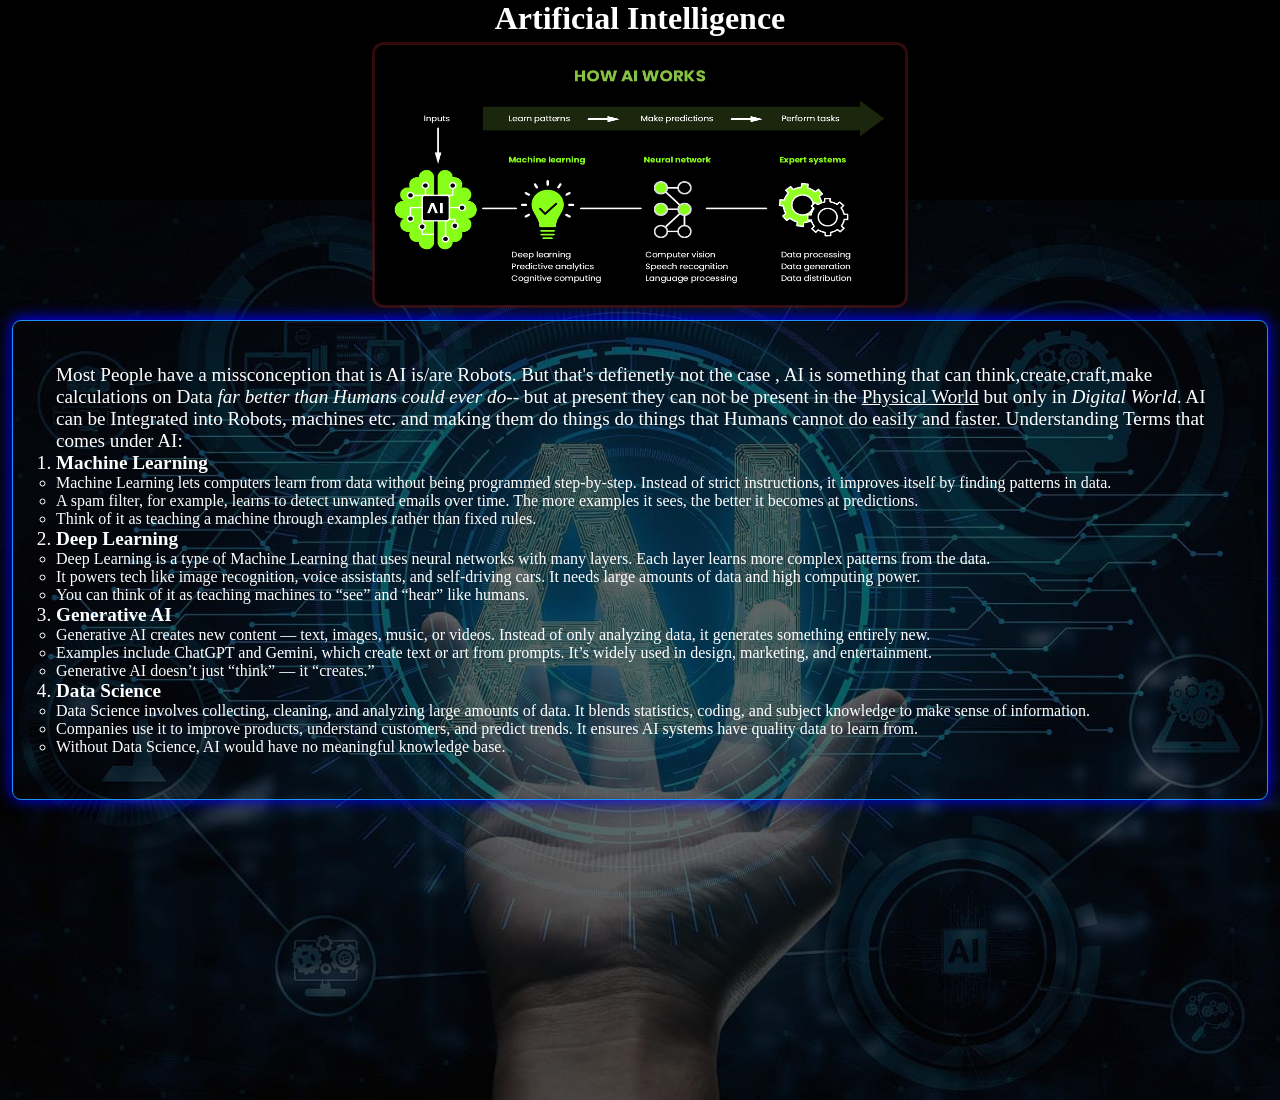
==== index.html @ d002fef3 "commited" ====
<!DOCTYPE html>
<html lang="en">
<head>
    <meta charset="UTF-8">
    <meta http-equiv="X-UA-Compatible" content="IE=edge">
    <meta name="viewport" content="width=device-width, initial-scale=1.0">
    <link rel="stylesheet" href="index.css">
    <title>Blog on Artificial Intelligence</title>
</head>
<body>
    <div class="home">

        <h1>Artificial Intelligence</h1>
        <img src="ai-technology-diagram.png" alt="Artificial Intelligence">
    </div>
    <div class="box">
        Most People have a missconception that is AI is/are Robots. But that's defienetly not the case , AI is something that can think,create,craft,make calculations on Data  <i> far better than Humans could ever do</i>-- but at present they can not be present in the <u>Physical World</u> but only in <i>Digital World</i>. AI can be Integrated into Robots, machines etc. and making them do things do things that Humans cannot do easily and faster.

        Understanding Terms that comes under AI:
        <ol>
            <li> <b> Machine Learning </b></li>
            <ul>
                <li>Machine Learning lets computers learn from data without being programmed step-by-step.
                    Instead of strict instructions, it improves itself by finding patterns in data.</li>
                    <li>A spam filter, for example, learns to detect unwanted emails over time.
                        The more examples it sees, the better it becomes at predictions.</li>
                    <li>Think of it as teaching a machine through examples rather than fixed rules.</li>
            </ul>
            <li> <b> Deep Learning</b></li>
            <ul>
                <li>Deep Learning is a type of Machine Learning that uses neural networks with many layers.
                    Each layer learns more complex patterns from the data.</li>
                    <li>It powers tech like image recognition, voice assistants, and self-driving cars.
                        It needs large amounts of data and high computing power.</li>
                        <li>You can think of it as teaching machines to “see” and “hear” like humans.</li>
            </ul>
            <li> <b> Generative AI</b></li>
            <ul>
                <li>Generative AI creates new content — text, images, music, or videos.
                    Instead of only analyzing data, it generates something entirely new.</li>
                <li>Examples include ChatGPT and Gemini, which create text or art from prompts.
                    It’s widely used in design, marketing, and entertainment.</li>
                <li>Generative AI doesn’t just “think” — it “creates.”</li>
            </ul>
            <li> <b> Data Science</b></li>
            <ul>
                <li>Data Science involves collecting, cleaning, and analyzing large amounts of data.
                    It blends statistics, coding, and subject knowledge to make sense of information.</li>
                <li>Companies use it to improve products, understand customers, and predict trends.
                    It ensures AI systems have quality data to learn from.</li>
                <li>Without Data Science, AI would have no meaningful knowledge base.</li>
            </ul>
        </ol>
    </div>

</body>
</html>
---- index.css ----
*{
    margin: 0;
    padding: 0;
}
body{
    background-color: black;
    color: white;
}
 body::before{
    content: "";
    background: url("ai.jpg") center center/cover no-repeat;
    top: 200px;
    left: 0;
    position: absolute;
    height: 100%;
    width: 100%;
    opacity: 0.4;
    z-index: -1;
} 
h1{
    margin: 0px 23px 5px 23px;
    text-align: center;
}
img{
    height: 260px;
    width: 530px;
    display: block;
    margin: auto;
    filter: invert(1);
    border: 3px solid rgba(175, 238, 238, 0.645);
    border-radius: 12px;
}
img:hover{
    filter: invert(0);
    box-shadow: 0px -1px 15px 1px rgb(66, 216, 161);
}
.box{
    margin: 12px;
    padding: 43px;
    font-size: 1.2rem;
    border: 1px solid dodgerblue;
    box-shadow: 0px -1px 15px 1px blue;
    border-radius: 9px;
}
ul{
    font-size: 1rem;
}
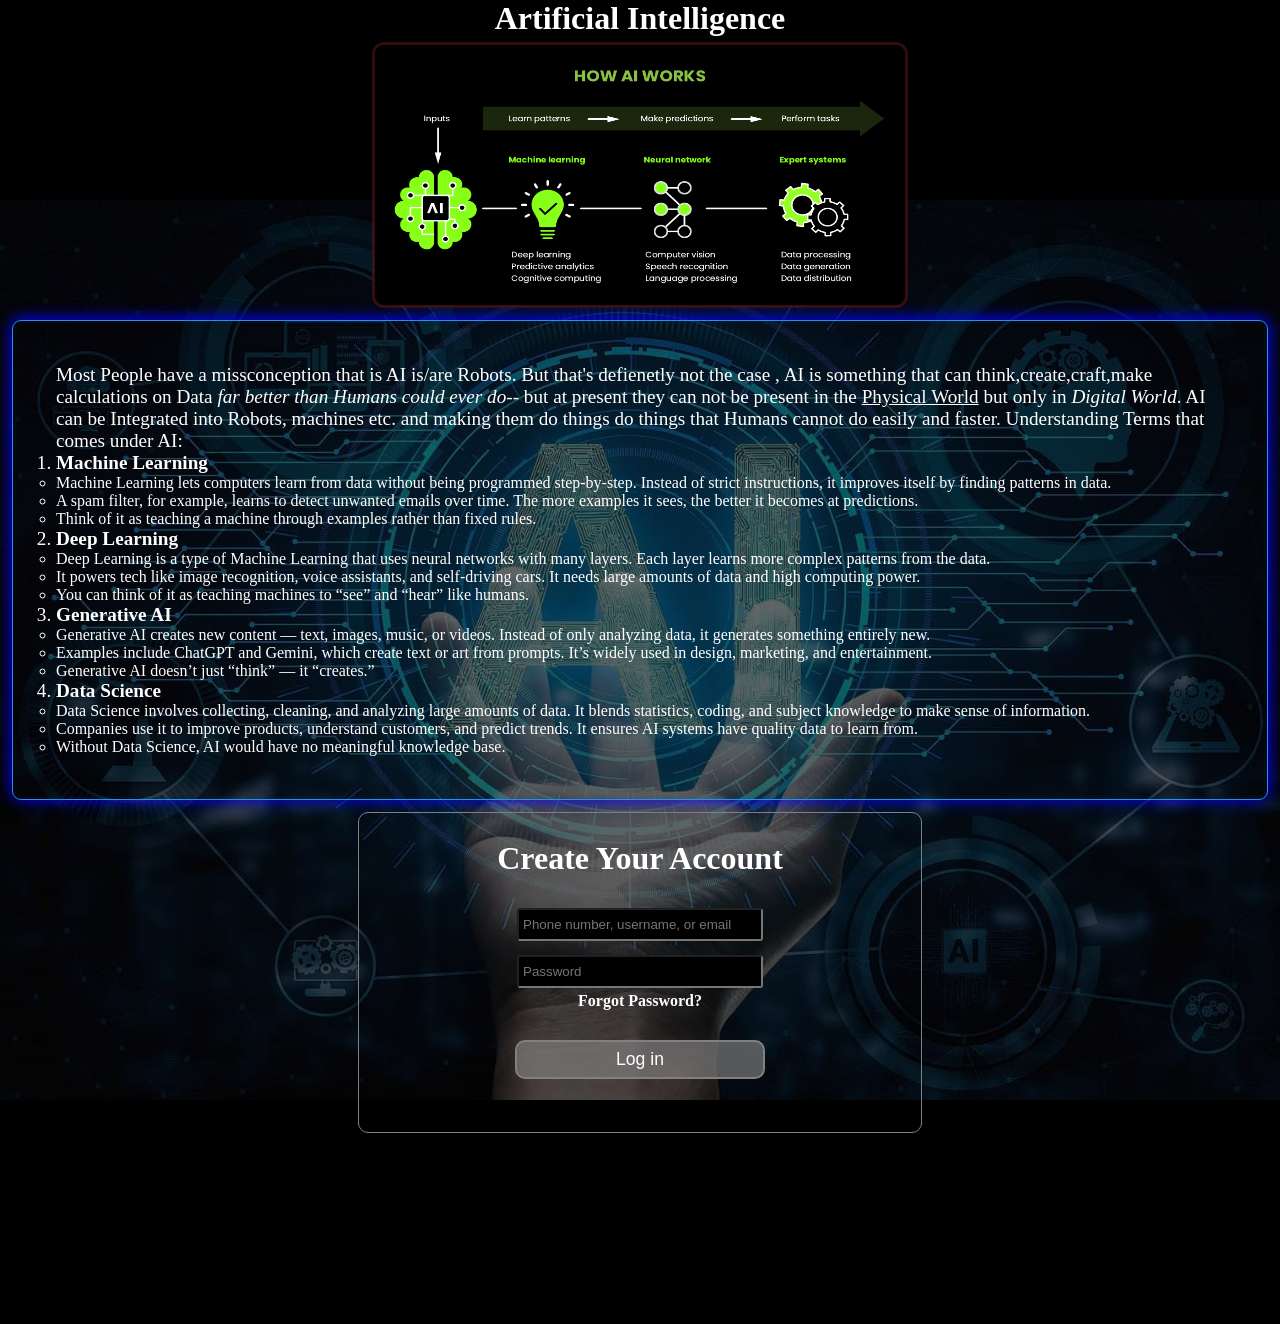
==== commit 7a41c645: "add login box" ====
--- a/index.html
+++ b/index.html
@@ -5,6 +5,7 @@
     <meta http-equiv="X-UA-Compatible" content="IE=edge">
     <meta name="viewport" content="width=device-width, initial-scale=1.0">
     <link rel="stylesheet" href="index.css">
+    <link rel="stylesheet" media="screen and (max-width: 570px)"href="phone.css">
     <title>Blog on Artificial Intelligence</title>
 </head>
 <body>
@@ -52,6 +53,19 @@
             </ul>
         </ol>
     </div>
+    <div class="login_page">
+        <div class="box2">
+            <h2>Create Your Account</h2>
+            <form action="/">
+                    <div class="login">
+                        <label class="_aa48"><input placeholder="Phone number, username, or email" aria-required="true" autocapitalize="off" autocorrect="off" maxlength="37" class="_aa4b _add6 _ac4d _ap35" dir="" type="text" value="" name="username" ></label>
+                        <label class="_aa48"><input placeholder="Password" aria-required="true" autocapitalize="off" autocorrect="off" class="_aa4b _add6 _ac4d _ap35" type="password" value="" name="password"></label>
+                        <a href="/"><h4>Forgot Password?</h4></a>
+                        <button>Log in</button>
+                    </div>
+            </form>
+        </div>
+    </div>
 
 </body>
 </html>
--- a/index.css
+++ b/index.css
@@ -44,4 +44,66 @@
 }
 ul{
     font-size: 1rem;
-}+}
+.login_page{
+    height: 32rem;
+    
+}
+.box2 h2{
+    text-align: center;
+    font-size: 2rem;
+    /* border: 2px solid blueviolet; */
+}
+.box2{
+    border-radius: 10px;
+    margin: 10px 358px;
+    /* width: 73vw; */
+    justify-content: center;
+    display: grid;
+    padding: 1.7rem 0.4rem;
+    border: 1.5px solid gray;
+}
+.box2 label{
+
+    display: grid;
+    justify-content: center;
+    /* border: 2px solid brown; */
+    
+}
+.box2 a{
+     color: white;
+     text-decoration: none;
+}
+input{
+    /* border: 2px solid rgba(8, 42, 52, 0.959); */
+    background-color: black;
+    padding: 7px 4px;
+    color: gray;
+    width: 234px;
+    border-radius: 3px;
+}
+._aa48{
+    padding-top: 0.9rem;
+}
+.login{
+    padding-top: 1rem;
+    
+}
+.login h4{
+    text-align: center;
+    padding: 4px;
+}
+.box2 button{
+    font-size: 1.1rem;
+    border-radius: 10px;
+    border: 2px solid grey;
+    width: 250px;
+    justify-content: center;
+    display: flex
+;
+    margin: 26px 44px;
+    background-color: rgba(132, 131, 131, 0.648);
+    border-radius: 1px solid white;
+    color: white;
+    padding: 7px 10px;
+}
--- a/phone.css
+++ b/phone.css
@@ -0,0 +1,10 @@
+img{
+    height: 170px;
+    max-width: 312px;
+
+display: block;
+margin: auto;
+filter: invert(1);
+border: 3px solid rgba(175, 238, 238, 0.645);
+border-radius: 12px;
+}
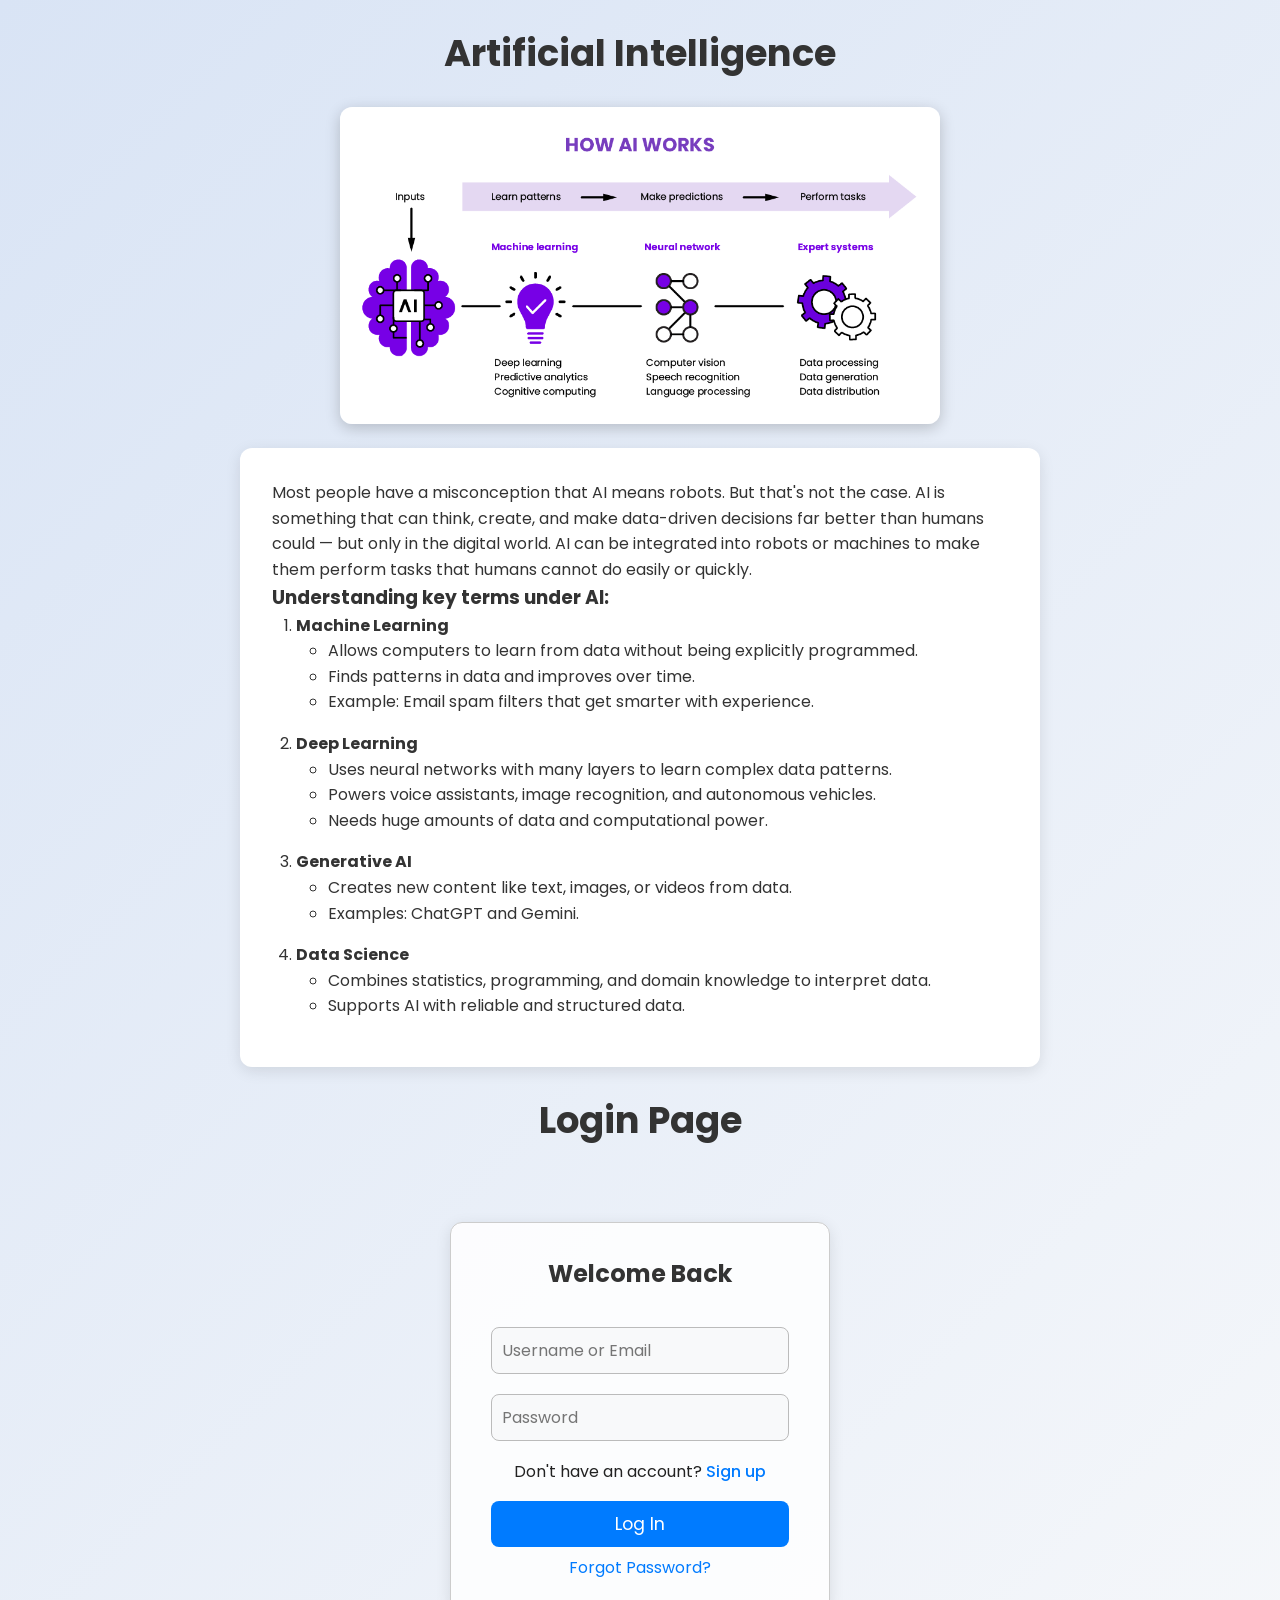
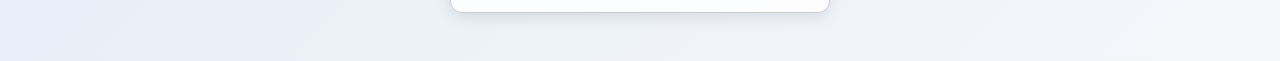
==== commit 9b7d6eda: "change" ====
--- a/index.html
+++ b/index.html
@@ -1,71 +1,227 @@
 <!DOCTYPE html>
 <html lang="en">
 <head>
-    <meta charset="UTF-8">
-    <meta http-equiv="X-UA-Compatible" content="IE=edge">
-    <meta name="viewport" content="width=device-width, initial-scale=1.0">
-    <link rel="stylesheet" href="index.css">
-    <link rel="stylesheet" media="screen and (max-width: 570px)"href="phone.css">
-    <title>Blog on Artificial Intelligence</title>
+  <meta charset="UTF-8">
+  <meta http-equiv="X-UA-Compatible" content="IE=edge">
+  <meta name="viewport" content="width=device-width, initial-scale=1.0">
+  <title>Blog on Artificial Intelligence</title>
+
+  <!-- Google Font -->
+  <link href="https://fonts.googleapis.com/css2?family=Poppins:wght@400;500;600&display=swap" rel="stylesheet">
+
+  <style>
+    * {
+      margin: 0;
+      padding: 0;
+      box-sizing: border-box;
+      font-family: "Poppins", sans-serif;
+    }
+
+    body {
+      background: linear-gradient(135deg, #d9e4f5, #f5f7fa);
+      color: #222;
+      line-height: 1.6;
+    }
+
+    h1 {
+      text-align: center;
+      margin: 1.5rem 0;
+      font-size: 2.3rem;
+      color: #333;
+    }
+
+    img {
+      height: auto;
+      width: 80%;
+      max-width: 600px;
+      display: block;
+      margin: 1rem auto;
+      border-radius: 12px;
+      transition: all 0.4s ease;
+      box-shadow: 0 4px 15px rgba(0, 0, 0, 0.2);
+    }
+
+    img:hover {
+      transform: scale(1.02);
+      box-shadow: 0 6px 20px rgba(0, 0, 0, 0.25);
+    }
+
+    .box {
+      margin: 1.5rem auto;
+      padding: 2rem;
+      max-width: 800px;
+      background: white;
+      border-radius: 12px;
+      box-shadow: 0 4px 15px rgba(0, 0, 0, 0.1);
+      color: #333;
+    }
+
+    .box ol {
+      margin-left: 1.5rem;
+    }
+
+    .box ul {
+      margin-left: 2rem;
+      margin-bottom: 1rem;
+    }
+
+    .login_page {
+      display: flex;
+      justify-content: center;
+      align-items: center;
+      flex-direction: column;
+      padding: 3rem 1rem;
+    }
+
+    .box2 {
+      background: #ffffffd9;
+      border: 1px solid #ccc;
+      box-shadow: 0 4px 15px rgba(0, 0, 0, 0.1);
+      border-radius: 12px;
+      padding: 2rem 2.5rem;
+      max-width: 380px;
+      width: 100%;
+      text-align: center;
+    }
+
+    .box2 h2 {
+      margin-bottom: 1.5rem;
+      color: #333;
+    }
+
+    .box2 input {
+      width: 100%;
+      padding: 10px;
+      margin: 10px 0;
+      border-radius: 8px;
+      border: 1px solid #bbb;
+      font-size: 1rem;
+      background: #f8f9fa;
+      color: #333;
+    }
+
+    .box2 button {
+      width: 100%;
+      padding: 10px;
+      background: #007bff;
+      color: white;
+      font-size: 1.1rem;
+      border: none;
+      border-radius: 8px;
+      margin-top: 1rem;
+      transition: 0.3s;
+    }
+
+    .box2 button:hover {
+      background: #0056b3;
+      cursor: pointer;
+    }
+
+    .forgot {
+      text-align: center;
+      margin-top: 0.5rem;
+    }
+
+    .forgot a {
+      color: #007bff;
+      text-decoration: none;
+    }
+
+    .forgot a:hover {
+      text-decoration: underline;
+    }
+
+    .signup-link {
+      margin-top: 0.5rem;
+      text-align: center;
+    }
+
+    .signup-link a {
+      color: #007bff;
+      text-decoration: none;
+      font-weight: 500;
+    }
+
+    .signup-link a:hover {
+      text-decoration: underline;
+    }
+
+    @media screen and (max-width: 600px) {
+      h1 {
+        font-size: 1.8rem;
+      }
+      .box {
+        padding: 1rem;
+        font-size: 0.95rem;
+      }
+      .box2 {
+        padding: 1.5rem;
+      }
+    }
+  </style>
 </head>
+
 <body>
-    <div class="home">
-
-        <h1>Artificial Intelligence</h1>
-        <img src="ai-technology-diagram.png" alt="Artificial Intelligence">
+  <div class="home">
+    <h1>Artificial Intelligence</h1>
+    <img src="ai-technology-diagram.png" alt="Artificial Intelligence">
+  </div>
+
+  <div class="box">
+    <p>Most people have a misconception that AI means robots. But that's not the case. AI is something that can
+      think, create, and make data-driven decisions far better than humans could — but only in the digital world.
+      AI can be integrated into robots or machines to make them perform tasks that humans cannot do easily or
+      quickly.</p>
+
+    <h3>Understanding key terms under AI:</h3>
+    <ol>
+      <li><b>Machine Learning</b></li>
+      <ul>
+        <li>Allows computers to learn from data without being explicitly programmed.</li>
+        <li>Finds patterns in data and improves over time.</li>
+        <li>Example: Email spam filters that get smarter with experience.</li>
+      </ul>
+
+      <li><b>Deep Learning</b></li>
+      <ul>
+        <li>Uses neural networks with many layers to learn complex data patterns.</li>
+        <li>Powers voice assistants, image recognition, and autonomous vehicles.</li>
+        <li>Needs huge amounts of data and computational power.</li>
+      </ul>
+
+      <li><b>Generative AI</b></li>
+      <ul>
+        <li>Creates new content like text, images, or videos from data.</li>
+        <li>Examples: ChatGPT and Gemini.</li>
+      </ul>
+
+      <li><b>Data Science</b></li>
+      <ul>
+        <li>Combines statistics, programming, and domain knowledge to interpret data.</li>
+        <li>Supports AI with reliable and structured data.</li>
+      </ul>
+    </ol>
+  </div>
+
+  <h1>Login Page</h1>
+  <div class="login_page">
+    <div class="box2">
+      <h2>Welcome Back</h2>
+      <form action="#">
+        <input type="text" placeholder="Username or Email" required>
+        <input type="password" placeholder="Password" required>
+
+        <div class="signup-link">
+          <p>Don't have an account? <a href="signup.html">Sign up</a></p>
+        </div>
+
+        <button type="submit">Log In</button>
+
+        <div class="forgot">
+          <a href="#">Forgot Password?</a>
+        </div>
+      </form>
     </div>
-    <div class="box">
-        Most People have a missconception that is AI is/are Robots. But that's defienetly not the case , AI is something that can think,create,craft,make calculations on Data  <i> far better than Humans could ever do</i>-- but at present they can not be present in the <u>Physical World</u> but only in <i>Digital World</i>. AI can be Integrated into Robots, machines etc. and making them do things do things that Humans cannot do easily and faster.
-
-        Understanding Terms that comes under AI:
-        <ol>
-            <li> <b> Machine Learning </b></li>
-            <ul>
-                <li>Machine Learning lets computers learn from data without being programmed step-by-step.
-                    Instead of strict instructions, it improves itself by finding patterns in data.</li>
-                    <li>A spam filter, for example, learns to detect unwanted emails over time.
-                        The more examples it sees, the better it becomes at predictions.</li>
-                    <li>Think of it as teaching a machine through examples rather than fixed rules.</li>
-            </ul>
-            <li> <b> Deep Learning</b></li>
-            <ul>
-                <li>Deep Learning is a type of Machine Learning that uses neural networks with many layers.
-                    Each layer learns more complex patterns from the data.</li>
-                    <li>It powers tech like image recognition, voice assistants, and self-driving cars.
-                        It needs large amounts of data and high computing power.</li>
-                        <li>You can think of it as teaching machines to “see” and “hear” like humans.</li>
-            </ul>
-            <li> <b> Generative AI</b></li>
-            <ul>
-                <li>Generative AI creates new content — text, images, music, or videos.
-                    Instead of only analyzing data, it generates something entirely new.</li>
-                <li>Examples include ChatGPT and Gemini, which create text or art from prompts.
-                    It’s widely used in design, marketing, and entertainment.</li>
-                <li>Generative AI doesn’t just “think” — it “creates.”</li>
-            </ul>
-            <li> <b> Data Science</b></li>
-            <ul>
-                <li>Data Science involves collecting, cleaning, and analyzing large amounts of data.
-                    It blends statistics, coding, and subject knowledge to make sense of information.</li>
-                <li>Companies use it to improve products, understand customers, and predict trends.
-                    It ensures AI systems have quality data to learn from.</li>
-                <li>Without Data Science, AI would have no meaningful knowledge base.</li>
-            </ul>
-        </ol>
-    </div>
-    <div class="login_page">
-        <div class="box2">
-            <h2>Create Your Account</h2>
-            <form action="/">
-                    <div class="login">
-                        <label class="_aa48"><input placeholder="Phone number, username, or email" aria-required="true" autocapitalize="off" autocorrect="off" maxlength="37" class="_aa4b _add6 _ac4d _ap35" dir="" type="text" value="" name="username" ></label>
-                        <label class="_aa48"><input placeholder="Password" aria-required="true" autocapitalize="off" autocorrect="off" class="_aa4b _add6 _ac4d _ap35" type="password" value="" name="password"></label>
-                        <a href="/"><h4>Forgot Password?</h4></a>
-                        <button>Log in</button>
-                    </div>
-            </form>
-        </div>
-    </div>
-
+  </div>
 </body>
-</html>+</html>
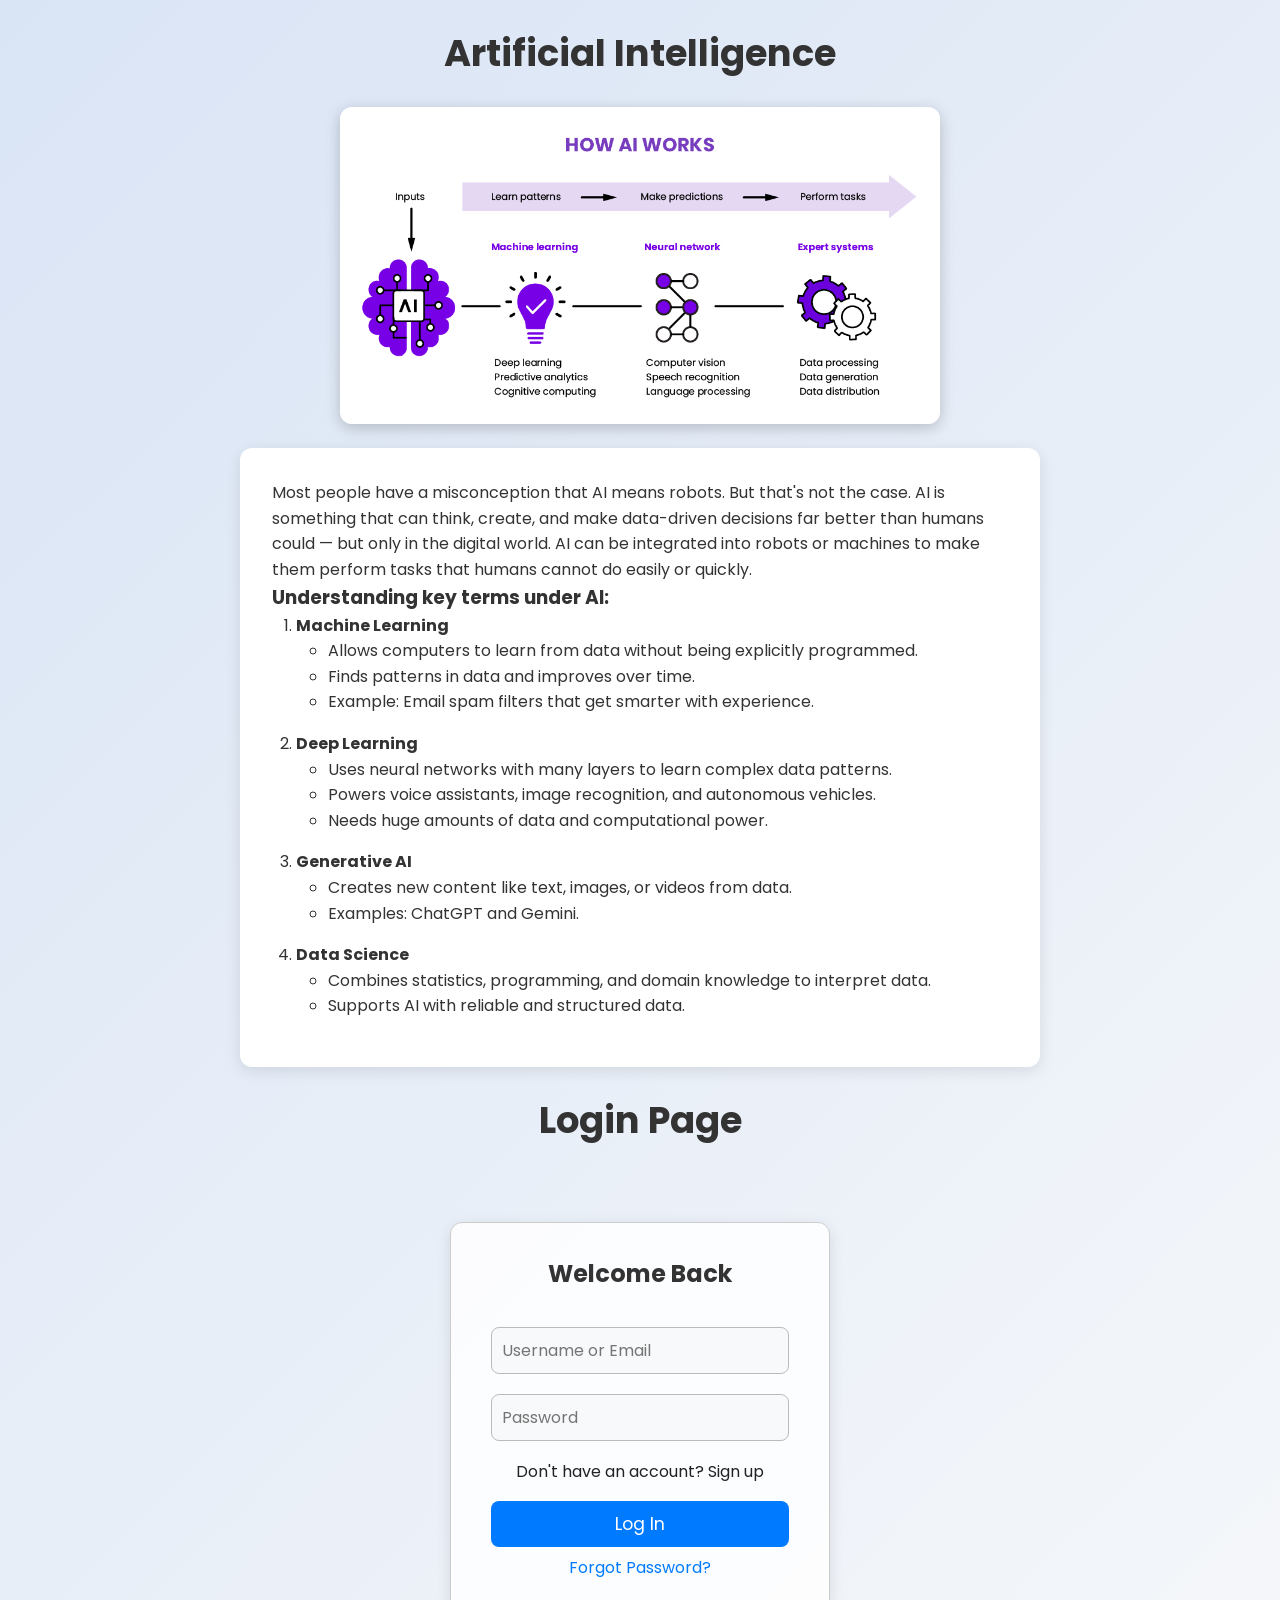
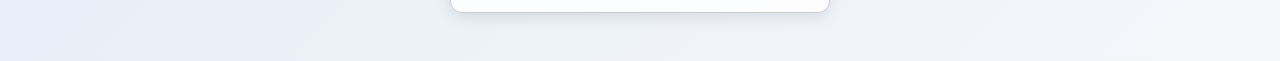
==== commit 69c55b53: "add" ====
--- a/index.html
+++ b/index.html
@@ -212,7 +212,8 @@
         <input type="password" placeholder="Password" required>
 
         <div class="signup-link">
-          <p>Don't have an account? <a href="signup.html">Sign up</a></p>
+          <!-- <p>Don't have an account? <a href="signup.html">Sign up</a></p> -->
+          <p>Don't have an account? Sign up</p>
         </div>
 
         <button type="submit">Log In</button>
